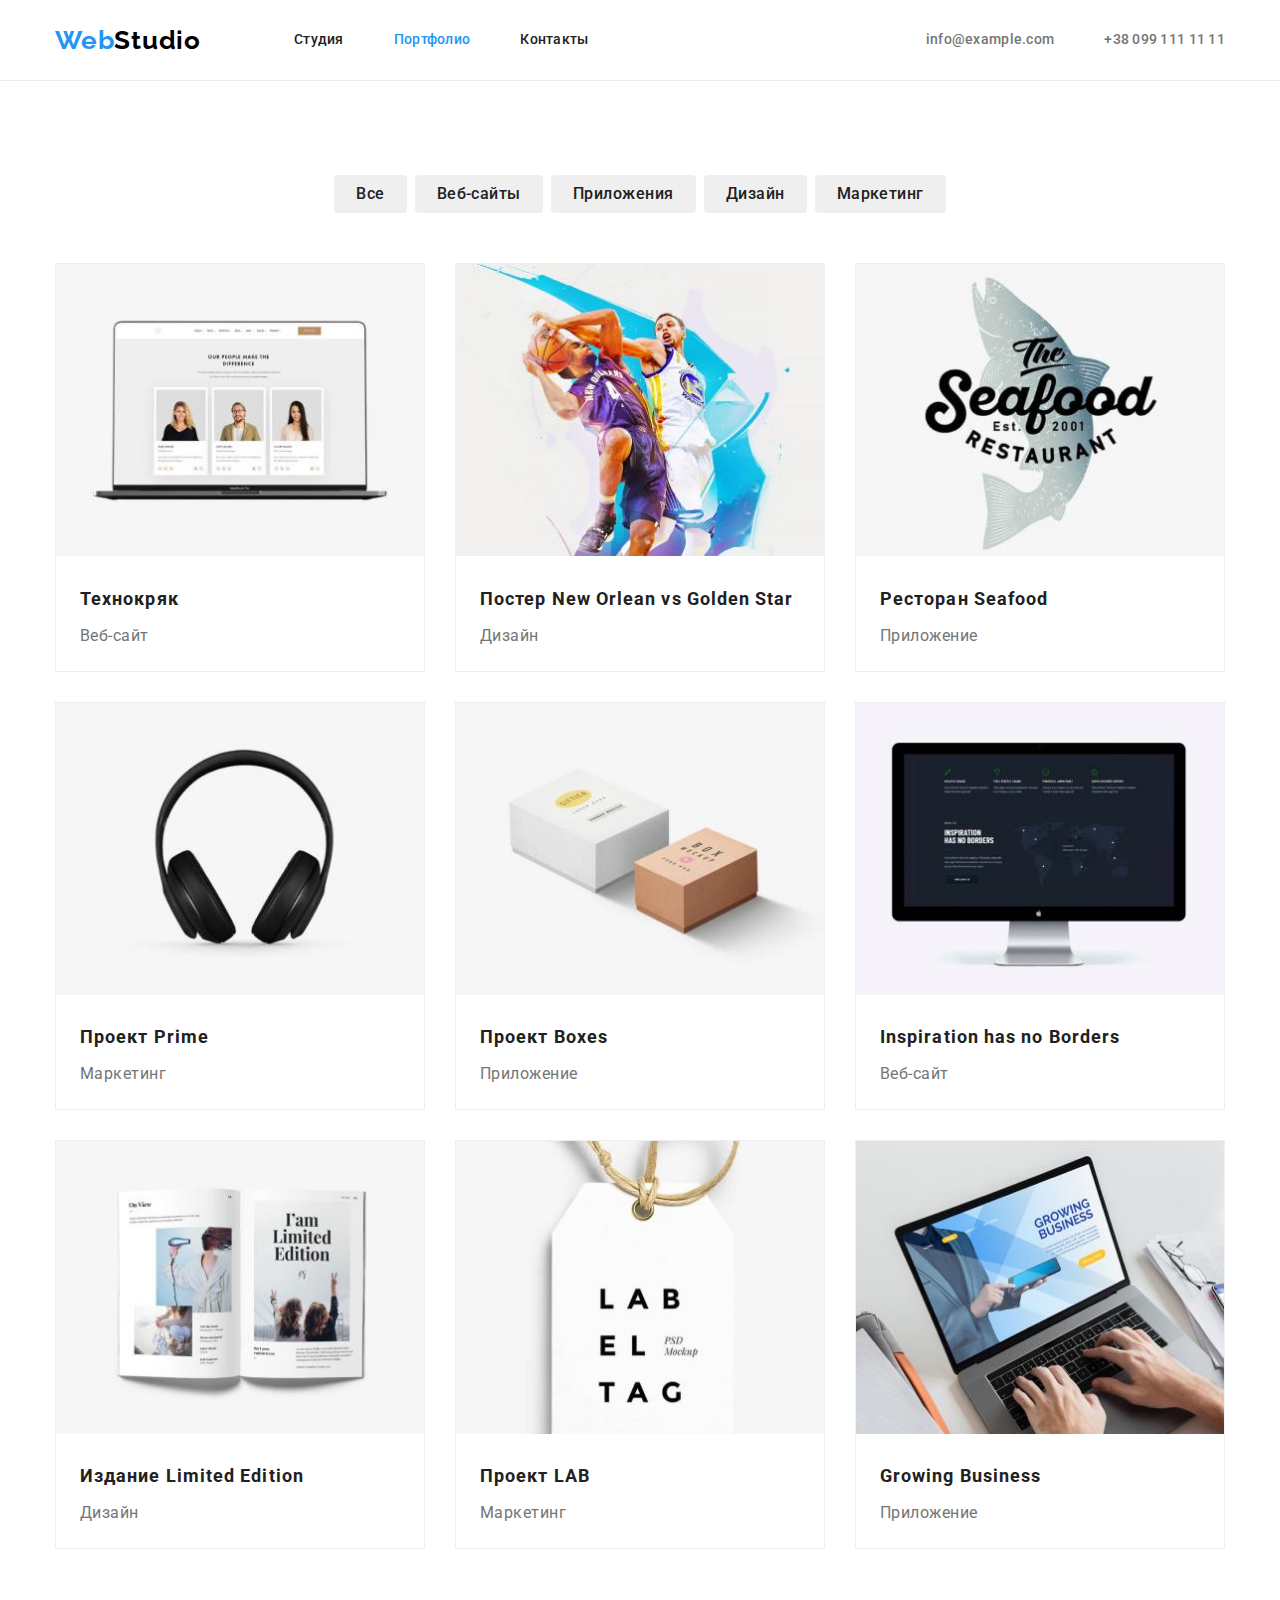
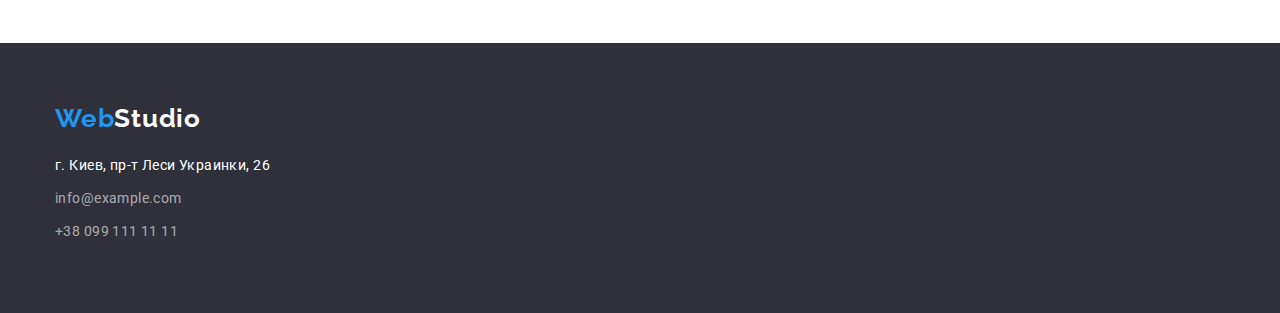
==== portfolio.html @ 6e986ce3 "начало дз 4" ====
<!DOCTYPE html>
<html lang="ru">

<head>
    <meta charset="UTF-8" />
    <meta http-equiv="X-UA-Compatible" content="IE=edge" />
    <meta name="viewport" content="width=device-width, initial-scale=1.0" />
    <title>portfolio</title>
    <link href="https://fonts.googleapis.com/css2?family=Roboto:wght@400;500;700;900&display=swap" rel="stylesheet">
    <link href="https://fonts.googleapis.com/css2?family=Raleway:wght@700&display=swap" rel="stylesheet">
    <link href="https://cdnjs.cloudflare.com/ajax/libs/modern-normalize/1.1.0/modern-normalize.min.css"
        rel="stylesheet">
    <link rel="stylesheet" href="./css/styles.css">
</head>

<body>
    <!--Шапка-->
    <header class="page-header ">
        <nav class="container portf-nav">
            <a href="./index.html" class="logo-portfolio-hed">Web<span class="span-nav">Studio</span></a>
            <ul class="portfolio-site-nav  list">
                <li class="item"><a href="./index.html" class="link ">Студия</a></li>
                <li class="item"><a href="./portfolio.html" class="link current">Портфолио</a></li>
                <li class="item"><a href="" class="link ">Контакты</a></li>
            </ul>
            <ul class="portfolio-contact-nav list">
                <li class="item">
                    <a href="info@example.com" class="link">info@example.com</a>
                </li>
                <li class="item">
                    <a href="tel:+380991111111" class="link">+38 099 111 11 11</a>
                </li>
            </ul>
        </nav>
    </header>
    <main>
        <h1 class="visually-hidden">Портфолио</h1>
        <!--портфолю-->
        <section class="portfolio-section">
            <div class="portfolio container">
                <ul class="portfolio-button list">
                    <li class="click"><button type="button" class="button-portfolio secondary">Все</button></li>
                    <li class="click"><button type="button" class="button-portfolio secondary">Веб-сайты</button></li>
                    <li class="click"><button type="button" class="button-portfolio secondary">Приложения</button></li>
                    <li class="click"><button type="button" class="button-portfolio secondary">Дизайн</button></li>
                    <li class="click"><button type="button" class="button-portfolio secondary">Маркетинг</button></li>
                </ul>
                <ul class="portfolio-list list">
                    <li class="portfolio-list-element">
                        <a href=""><img src="./images/img1.jpg" alt="ноутбук" width="370"></a>
                        <div class="portfolio-list-div">
                            <h2 class="portfolio-list-title title">Технокряк</h2>
                            <p class="portfolio-list-paragraph">Веб-сайт</p>
                        </div>
                    </li>
                    <li class="portfolio-list-element">
                        <a href=""><img src="./images/img2.jpg" alt="два баскетболиста" width="370"></a>
                        <div class="portfolio-list-div">
                            <h2 class="portfolio-list-title title">Постер New Orlean vs Golden Star</h2>
                            <p class="portfolio-list-paragraph">Дизайн</p>
                        </div>
                    </li>
                    <li class="portfolio-list-element">
                        <a href=""><img src="./images/img3.jpg" alt="надпись ресторан и логотип рыба" width="370"></a>
                        <div class="portfolio-list-div">
                            <h2 class="portfolio-list-title title">Ресторан Seafood</h2>
                            <p class="portfolio-list-paragraph">Приложение</p>
                        </div>
                    </li>
                    <li class="portfolio-list-element">
                        <a href=""><img src="./images/img4.jpg" alt="наушники" width="370"></a>
                        <div class="portfolio-list-div">
                            <h2 class="portfolio-list-title title">Проект Prime</h2>
                            <p class="portfolio-list-paragraph">Маркетинг</p>
                        </div>
                    </li>
                    <li class="portfolio-list-element">
                        <a href=""><img src="./images/img5.jpg" alt="две коробки" width="370"></a>
                        <div class="portfolio-list-div">
                            <h2 class="portfolio-list-title title">Проект Boxes</h2>
                            <p class="portfolio-list-paragraph">Приложение</p>
                        </div>
                    </li>
                    <li class="portfolio-list-element">
                        <a href=""><img src="./images/img6.jpg" alt="монитор" width="370"></a>
                        <div class="portfolio-list-div">
                            <h2 class="portfolio-list-title title">Inspiration has no Borders</h2>
                            <p class="portfolio-list-paragraph">Веб-сайт</p>
                        </div>
                    </li>
                    <li class="portfolio-list-element">
                        <a href=""><img src="./images/img7.jpg" alt="развернутый журнал" width="370"></a>
                        <div class="portfolio-list-div">
                            <h2 class="portfolio-list-title title">Издание Limited Edition</h2>
                            <p class="portfolio-list-paragraph">Дизайн</p>
                        </div>
                    </li>
                    <li class="portfolio-list-element">
                        <a href=""><img src="./images/img8.jpg" alt="лейба на нитке" width="370"></a>
                        <div class="portfolio-list-div">
                            <h2 class="portfolio-list-title title">Проект LAB</h2>
                            <p class="portfolio-list-paragraph">Маркетинг</p>
                        </div>
                    </li>
                    <li class="portfolio-list-element">
                        <a href=""><img src="./images/img9.jpg" alt="ноут с руками на клавиатуре" width="370"></a>
                        <div class="portfolio-list-div">
                            <h2 class="portfolio-list-title title">Growing Business</h2>
                            <p class="portfolio-list-paragraph">Приложение</p>
                        </div>
                    </li>
                </ul>
            </div>

        </section>
    </main>
    <!--футер-->
    <footer class="porfolio-footer">
        <div class="container ">
            <a href="./index.html" class="logo-porfolio-footer">Web<span class="span-footer">Studio</span></a>
            <address>
                <ul class="portfolio-footer-contact list">
                    <li class="portfolio-footer-li">
                        <a href="" class="address">г. Киев, пр-т Леси Украинки, 26</a>
                    </li>
                    <li class="portfolio-footer-li">
                        <a href="info@example.com" class="link">info@example.com</a>
                    </li>
                    <li class="portfolio-footer-li">
                        <a href="tel:+38-099-111-11-11" class="link">+38 099 111 11 11</a>
                    </li>
                </ul>
            </address>
        </div>
    </footer>
</body>

</html>
---- css/styles.css ----
/* цвет основного текста #212121 */
/* вторичній цвет #757575 */
/* белый  #FFFFFF */
/* акцент #2196F3 */
/* вторичный цвет фона #E5E5E5 */
:root {
  --primary-text-color: #757575;
  --title-text-color: #212121;
  --accent-color: #2196f3;
  --primary-white-color: #ffffff;
  --button-secondary-color: #f5f4fa;
  --primary-bg-color: #e5e5e5;
}
/* ----------УТИЛИТЫ--------------- */
h1,
h2,
h3,
h4,
h5,
h6 {
  margin-top: 0;
}
img {
  display: block;
  max-width: 100%;
}
.list {
  list-style: none;
  padding: 0;
  margin: 0;
}
a {
  text-decoration: none;
  display: inline-block;
}
.visually-hidden {
  position: absolute;
  width: 1px;
  height: 1px;
  margin: -1px;
  padding: 0;
  overflow: hidden;
  border: 0;
  clip: rect(0 0 0 0);
}

body {
  color: var(--primary-text-color);
  font-family: Roboto;
  font-style: normal;
}
.container {
  margin-left: auto;
  margin-right: auto;
  width: 1200px;
  padding-left: 15px;
  padding-right: 15px;
}
/*-------------HEADER--------- */

.page-header {
  background-color: var(--primary-white-color);
}

.main-nav {
  display: flex;
  align-items: center;
}
.logo-header {
  display: flex;
  color: var(--accent-color);
  font-family: Raleway;
  font-style: normal;
  font-weight: 700;
  font-size: 26px;
  line-height: 1.19;
  letter-spacing: 0.03em;
}
.span-nav {
  color: #000000;
}
/* site nav */
.site-nav {
  display: flex;
  font-weight: 500;
  font-size: 14px;
  line-height: 1.14;
  letter-spacing: 0.02em;
  margin-left: 93px;
}
.site-nav .item + .item {
  margin-left: 50px;
}
.site-nav .link {
  display: block;
  padding-top: 32px;
  padding-bottom: 32px;
  color: var(--title-text-color);
}
.site-nav .link:hover,
.site-nav .link:focus {
  color: var(--accent-color);
}
.site-nav .link.current {
  color: var(--accent-color);
}
/* contact nav */
.contact-nav {
  display: flex;
  font-weight: 500;
  font-size: 14px;
  line-height: 1.14;
  letter-spacing: 0.02em;
  margin-left: auto;
}
.contact-nav .item + .item {
  margin-left: 50px;
}
.contact-nav .link {
  color: var(--primary-text-color);
}
.contact-nav .link:hover,
.contact-nav .link:focus {
  color: var(--accent-color);
}

/*------------ HERO----------- */
.hero {
  text-align: center;
  background-color: #2f303a;
  padding-top: 200px;
  padding-bottom: 200px;
}
.hero-title {
  margin-top: 0;
  margin-bottom: 30px;
  font-weight: 900;
  font-size: 44px;
  line-height: 1.36;
  letter-spacing: 0.06em;
  text-transform: uppercase;
  color: #ffffff;
}
/* button */
.button {
  padding: 10px 32px;
  color: var(--title-text-color);
  background-color: var(--primary-white-color);
  font-weight: 700;
  font-size: 16px;
  line-height: 1.87;
  letter-spacing: 0.06em;
  border: transparent;
  border: 1px solid #000000;
  text-shadow: 0px 4px 4px rgba(170, 99, 99, 0.25);
  border-radius: 4px;
}
.button.primary {
  color: var(--primary-white-color);
  background-color: var(--accent-color);
}
.button.primary:hover {
  background-color: var(--button-secondary-color);
  color: var(--accent-color);
}
/* ---------------SKROLL SECTIONS----------- */

/* skrol list */
.section.skr {
  padding-top: 94px;
  padding-bottom: 94px;
}

.skroll-list {
  display: flex;
}

.skroll-list-element {
  width: 270px;
  margin-right: 30px;
}
.skroll-list-element:nth-child(4) {
  margin-right: 0;
}

.skroll-list-title {
  color: var(--title-text-color);
  font-weight: 700;
  font-size: 14px;
  line-height: 1.14;
  letter-spacing: 0.03em;
  text-transform: uppercase;
  margin-bottom: 10px;
}
.skroll-list-paragraph {
  margin: 0;
  padding: 0;
  color: var(--primary-text-color);
  font-weight: 400;
  font-size: 14px;
  line-height: 1.71;
  letter-spacing: 0.03em;
}
/* -------ЧЕМ МЫ ЗАНИМАЕМСЯ-------- */
/* section title */
.section.work {
  padding-bottom: 94px;
}
.section-title {
  color: var(--title-text-color);

  font-weight: 700;
  font-size: 36px;
  line-height: 1.16;
  text-align: center;
  letter-spacing: 0.03em;
  margin-bottom: 50px;
}
.section-title-list {
  display: flex;
}
.section-title-element {
  margin-right: 30px;
}
.section-title-element:nth-child(3n) {
  margin-right: 0;
}
/* ---------COMMAND SECTION---------- */
.command-section {
  background-color: #f5f4fa;
  padding-top: 94px;
  padding-bottom: 94px;
}
.command-title {
  color: var(--title-text-color);

  font-weight: 700;
  font-size: 36px;
  line-height: 1.16;
  text-align: center;
  letter-spacing: 0.03em;
  margin-bottom: 50px;
}
.command-list {
  display: flex;
}
.command-list-container {
  padding-top: 30px;
  padding-bottom: 30px;
}
.command-list-title {
  color: var(--title-text-color);

  font-weight: 500;
  font-size: 16px;
  line-height: 1.18;
  letter-spacing: 0.03em;
  text-align: center;
  margin-bottom: 10px;
}
.command-list-paragraph {
  color: var(--primary-text-color);
  font-weight: 400;
  font-size: 16px;
  line-height: 1.18;
  text-align: center;
  letter-spacing: 0.03em;
  margin: 0;
}
.command-list-element {
  display: block;
  margin-right: 30px;
  background-color: #ffffff;
  box-shadow: 0px 1px 3px rgba(0, 0, 0, 0.12), 0px 1px 1px rgba(0, 0, 0, 0.14),
    0px 2px 1px rgba(0, 0, 0, 0.2);
  border-radius: 0px 0px 4px 4px;
  overflow: hidden;
}
.command-list-element:nth-child(4n) {
  margin-right: 0;
}
/* --------ФУТЕР---------- */

.footer {
  background-color: #2f303a;
  padding-top: 60px;
  padding-bottom: 60px;
}
.logo-footer {
  color: var(--accent-color);
  font-family: Raleway;
  font-style: normal;
  font-weight: 700;
  font-size: 26px;
  line-height: 1.19;
  letter-spacing: 0.03em;
  margin-bottom: 20px;
}
.span-footer {
  color: #ffffff;
}
.footer-li {
  margin-bottom: 9px;
}
.footer-contact {
  font-family: Roboto;
  font-style: normal;
  font-weight: 400;
  font-size: 14px;
  line-height: 1.71;
  letter-spacing: 0.03em;
}
.footer-contact .address {
  color: var(--primary-white-color);
}
.footer-contact .address:hover,
.footer-contact .address:focus {
  color: var(--accent-color);
}
.footer-contact .link {
  color: rgba(255, 255, 255, 0.6);
}
.footer-contact .link:hover,
.footer-contact .link:focus {
  color: var(--accent-color);
}

/* ------------PORTFOLIO------------------- */
.page-header {
  border-bottom: 1px solid #ececec;
}
.portf-nav {
  display: flex;
  align-items: center;
}
.portfolio-site-nav .item + .item {
  margin-left: 50px;
}
.logo-portfolio-hed {
  display: flex;
  color: var(--accent-color);
  font-family: Raleway;
  font-style: normal;
  font-weight: 700;
  font-size: 26px;
  line-height: 1.19;
  letter-spacing: 0.03em;
}
/* portfolio site nav  */
.portfolio-site-nav {
  display: flex;
  font-weight: 500;
  font-size: 14px;
  line-height: 1.14;
  letter-spacing: 0.02em;
  margin-left: 93px;
}
.portfolio-site-nav .link {
  display: block;
  padding-top: 32px;
  padding-bottom: 32px;
  color: var(--title-text-color);
}
.portfolio-site-nav .link:hover,
.portfolio-site-nav .link:focus {
  color: var(--accent-color);
}
.portfolio-site-nav .link.current {
  color: var(--accent-color);
}
/* contact nav */
.portfolio-contact-nav {
  display: flex;
  font-weight: 500;
  font-size: 14px;
  line-height: 1.14;
  letter-spacing: 0.02em;
  margin-left: auto;
}
.portfolio-contact-nav .item + .item {
  margin-left: 50px;
}
.portfolio-contact-nav .link {
  display: block;
  padding-top: 32px;
  padding-bottom: 32px;
  color: var(--primary-text-color);
}
.portfolio-contact-nav .link:hover,
.portfolio-contact-nav .link:focus {
  color: var(--accent-color);
}
/* portfolio button */
.button-portfolio {
  color: var(--title-text-color);
  padding: 6px 22px;

  font-weight: 500;
  font-size: 16px;
  line-height: 1.62;
  text-align: center;
  letter-spacing: 0.03em;
  border: transparent;
  border-radius: 4px;
}
.button-portfolio .secondary {
  color: var(--title-text-color);
  background-color: var(--button-secondary-color);
}

.portfolio-button .button-portfolio.secondary:hover {
  background-color: var(--accent-color);
  color: var(--button-secondary-color);
}

/* portfolio list */
.portfolio-section {
  padding-top: 94px;
  padding-bottom: 94px;
}

.portfolio-button {
  display: flex;
  justify-content: center;

  margin-bottom: 50px;
}
.click {
  margin-right: 8px;
}
.click:nth-child(5n) {
  margin-right: 0;
}
.portfolio-list {
  display: flex;
  flex-wrap: wrap;
  background-color: var(--primary-white-color);
}
.portfolio-list-element {
  width: 370px;
  margin-right: 30px;
  margin-bottom: 30px;
  background-color: #ffffff;
  border: 1px solid #eeeeee;
  box-sizing: border-box;
}
.portfolio-list-element:nth-child(3n) {
  margin-right: 0;
}
.portfolio-list-element:nth-last-child(-n + 3) {
  margin-bottom: 0;
}
/* -----------АЛЬТЕРНАТИВНЫЙ ВАРИАНТ-------------- */
/* .portfolio-list-element {
  width: calc((100 - 60px) / 3);
  margin-right: 30px;
  margin-bottom: 30px;
}
.portfolio-list-element:nth-child(3n) {
  margin-right: 0;
}
.portfolio-list-element:nth-last-child(-n + 3) {
  margin-bottom: 0;
} */
.portfolio-list .title {
  color: var(--title-text-color);
}
.portfolio-list-div {
  padding: 20px 24px 20px 24px;
}
.portfolio-list-title {
  font-family: Roboto;
  font-style: normal;
  font-weight: 700;
  font-size: 18px;
  line-height: 2;
  letter-spacing: 0.06em;
  color: #212121;
  margin-bottom: 4px;
}
.portfolio-list-paragraph {
  font-weight: 400;
  font-size: 16px;
  line-height: 1.87;
  letter-spacing: 0.03em;
  margin: 0;
}
/* portfolio footer */
.porfolio-footer {
  background-color: #2f303a;
  padding-top: 60px;
  padding-bottom: 60px;
}

.logo-porfolio-footer {
  color: var(--accent-color);
  font-family: Raleway;
  font-style: normal;
  font-weight: 700;
  font-size: 26px;
  line-height: 1.19;
  letter-spacing: 0.03em;
  margin-bottom: 20px;
}
.portfolio-footer-li {
  margin-bottom: 9px;
}
.portfolio-footer-contact {
  font-family: Roboto;
  font-style: normal;
  font-weight: 400;
  font-size: 14px;
  line-height: 1.71;
  letter-spacing: 0.03em;
}
.portfolio-footer-contact .address {
  color: var(--primary-white-color);
}
.portfolio-footer-contact .address:hover,
.portfolio-footer-contact .address:focus {
  color: var(--accent-color);
}
.portfolio-footer-contact .link {
  color: rgba(255, 255, 255, 0.6);
}
.portfolio-footer-contact .link:hover,
.portfolio-footer-contact .link:focus {
  color: var(--accent-color);
}
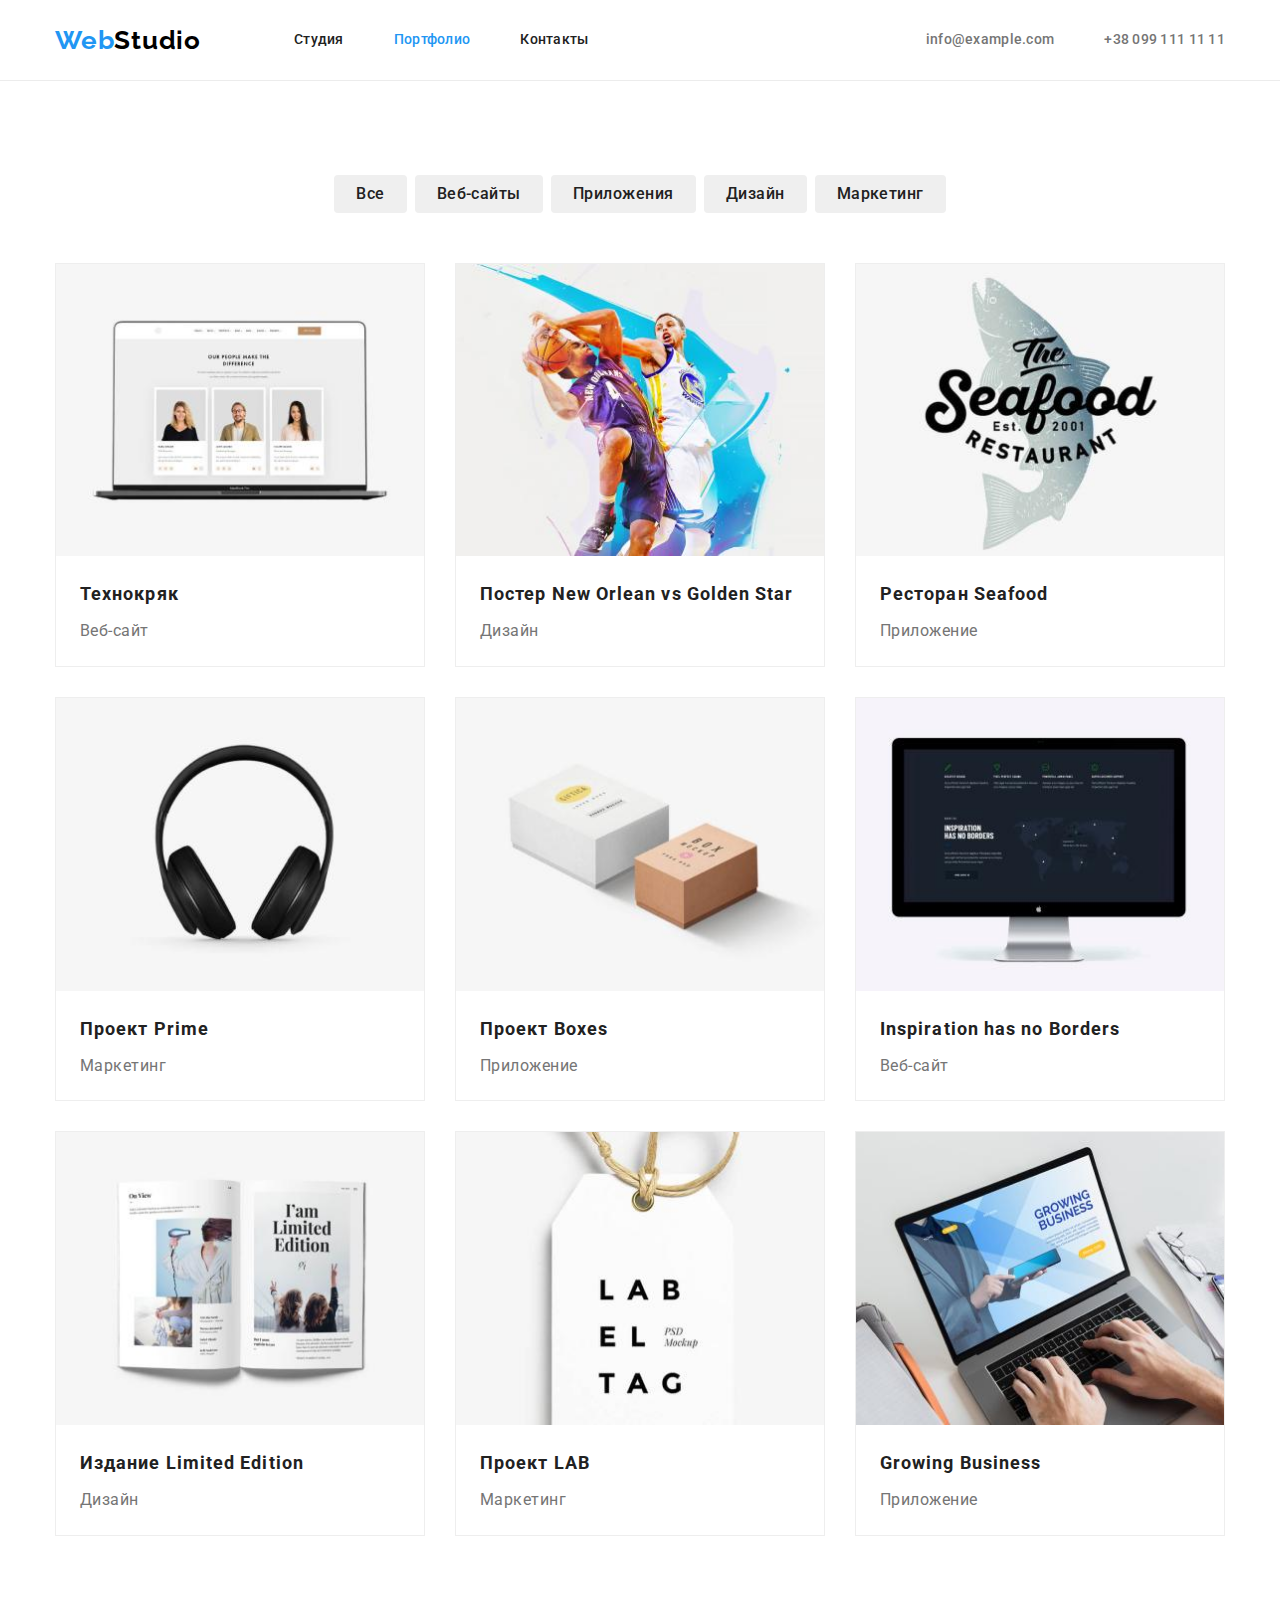
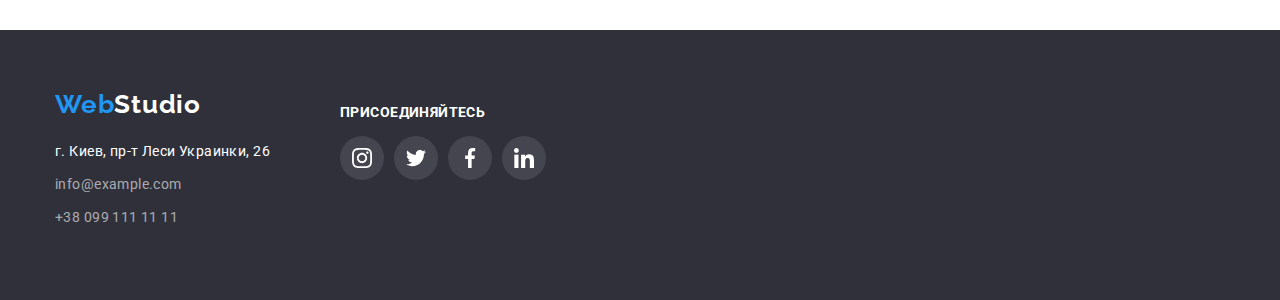
==== commit fba9614b: "почти готово" ====
--- a/portfolio.html
+++ b/portfolio.html
@@ -47,67 +47,76 @@
                 </ul>
                 <ul class="portfolio-list list">
                     <li class="portfolio-list-element">
-                        <a href=""><img src="./images/img1.jpg" alt="ноутбук" width="370"></a>
-                        <div class="portfolio-list-div">
-                            <h2 class="portfolio-list-title title">Технокряк</h2>
-                            <p class="portfolio-list-paragraph">Веб-сайт</p>
-                        </div>
+                        <a href=""><img src="./images/img1.jpg" alt="ноутбук" width="370">
+                            <div class="portfolio-list-div">
+                                <h2 class="portfolio-list-title title">Технокряк</h2>
+                                <p class="portfolio-list-paragraph">Веб-сайт</p>
+                            </div>
+                        </a>
                     </li>
                     <li class="portfolio-list-element">
-                        <a href=""><img src="./images/img2.jpg" alt="два баскетболиста" width="370"></a>
-                        <div class="portfolio-list-div">
-                            <h2 class="portfolio-list-title title">Постер New Orlean vs Golden Star</h2>
-                            <p class="portfolio-list-paragraph">Дизайн</p>
-                        </div>
+                        <a href=""><img src="./images/img2.jpg" alt="два баскетболиста" width="370">
+                            <div class="portfolio-list-div">
+                                <h2 class="portfolio-list-title title">Постер New Orlean vs Golden Star</h2>
+                                <p class="portfolio-list-paragraph">Дизайн</p>
+                            </div>
+                        </a>
                     </li>
                     <li class="portfolio-list-element">
-                        <a href=""><img src="./images/img3.jpg" alt="надпись ресторан и логотип рыба" width="370"></a>
-                        <div class="portfolio-list-div">
-                            <h2 class="portfolio-list-title title">Ресторан Seafood</h2>
-                            <p class="portfolio-list-paragraph">Приложение</p>
-                        </div>
+                        <a href=""><img src="./images/img3.jpg" alt="надпись ресторан и логотип рыба" width="370">
+                            <div class="portfolio-list-div">
+                                <h2 class="portfolio-list-title title">Ресторан Seafood</h2>
+                                <p class="portfolio-list-paragraph">Приложение</p>
+                            </div>
+                        </a>
                     </li>
                     <li class="portfolio-list-element">
-                        <a href=""><img src="./images/img4.jpg" alt="наушники" width="370"></a>
-                        <div class="portfolio-list-div">
-                            <h2 class="portfolio-list-title title">Проект Prime</h2>
-                            <p class="portfolio-list-paragraph">Маркетинг</p>
-                        </div>
+                        <a href=""><img src="./images/img4.jpg" alt="наушники" width="370">
+                            <div class="portfolio-list-div">
+                                <h2 class="portfolio-list-title title">Проект Prime</h2>
+                                <p class="portfolio-list-paragraph">Маркетинг</p>
+                            </div>
+                        </a>
                     </li>
                     <li class="portfolio-list-element">
-                        <a href=""><img src="./images/img5.jpg" alt="две коробки" width="370"></a>
-                        <div class="portfolio-list-div">
-                            <h2 class="portfolio-list-title title">Проект Boxes</h2>
-                            <p class="portfolio-list-paragraph">Приложение</p>
-                        </div>
+                        <a href=""><img src="./images/img5.jpg" alt="две коробки" width="370">
+                            <div class="portfolio-list-div">
+                                <h2 class="portfolio-list-title title">Проект Boxes</h2>
+                                <p class="portfolio-list-paragraph">Приложение</p>
+                            </div>
+                        </a>
                     </li>
                     <li class="portfolio-list-element">
-                        <a href=""><img src="./images/img6.jpg" alt="монитор" width="370"></a>
-                        <div class="portfolio-list-div">
-                            <h2 class="portfolio-list-title title">Inspiration has no Borders</h2>
-                            <p class="portfolio-list-paragraph">Веб-сайт</p>
-                        </div>
+                        <a href=""><img src="./images/img6.jpg" alt="монитор" width="370">
+                            <div class="portfolio-list-div">
+                                <h2 class="portfolio-list-title title">Inspiration has no Borders</h2>
+                                <p class="portfolio-list-paragraph">Веб-сайт</p>
+                            </div>
+                        </a>
                     </li>
                     <li class="portfolio-list-element">
-                        <a href=""><img src="./images/img7.jpg" alt="развернутый журнал" width="370"></a>
-                        <div class="portfolio-list-div">
-                            <h2 class="portfolio-list-title title">Издание Limited Edition</h2>
-                            <p class="portfolio-list-paragraph">Дизайн</p>
-                        </div>
+                        <a href=""><img src="./images/img7.jpg" alt="развернутый журнал" width="370">
+                            <div class="portfolio-list-div">
+                                <h2 class="portfolio-list-title title">Издание Limited Edition</h2>
+                                <p class="portfolio-list-paragraph">Дизайн</p>
+                            </div>
+                        </a>
                     </li>
                     <li class="portfolio-list-element">
-                        <a href=""><img src="./images/img8.jpg" alt="лейба на нитке" width="370"></a>
-                        <div class="portfolio-list-div">
-                            <h2 class="portfolio-list-title title">Проект LAB</h2>
-                            <p class="portfolio-list-paragraph">Маркетинг</p>
-                        </div>
+                        <a href=""><img src="./images/img8.jpg" alt="лейба на нитке" width="370">
+                            <div class="portfolio-list-div">
+                                <h2 class="portfolio-list-title title">Проект LAB</h2>
+                                <p class="portfolio-list-paragraph">Маркетинг</p>
+                            </div>
+                        </a>
                     </li>
                     <li class="portfolio-list-element">
-                        <a href=""><img src="./images/img9.jpg" alt="ноут с руками на клавиатуре" width="370"></a>
-                        <div class="portfolio-list-div">
-                            <h2 class="portfolio-list-title title">Growing Business</h2>
-                            <p class="portfolio-list-paragraph">Приложение</p>
-                        </div>
+                        <a href=""><img src="./images/img9.jpg" alt="ноут с руками на клавиатуре" width="370">
+                            <div class="portfolio-list-div">
+                                <h2 class="portfolio-list-title title">Growing Business</h2>
+                                <p class="portfolio-list-paragraph">Приложение</p>
+                            </div>
+                        </a>
                     </li>
                 </ul>
             </div>
@@ -116,21 +125,44 @@
     </main>
     <!--футер-->
     <footer class="porfolio-footer">
-        <div class="container ">
-            <a href="./index.html" class="logo-porfolio-footer">Web<span class="span-footer">Studio</span></a>
-            <address>
-                <ul class="portfolio-footer-contact list">
-                    <li class="portfolio-footer-li">
-                        <a href="" class="address">г. Киев, пр-т Леси Украинки, 26</a>
-                    </li>
-                    <li class="portfolio-footer-li">
-                        <a href="info@example.com" class="link">info@example.com</a>
-                    </li>
-                    <li class="portfolio-footer-li">
-                        <a href="tel:+38-099-111-11-11" class="link">+38 099 111 11 11</a>
-                    </li>
+        <div class="container portfolio-footer-div ">
+            <div class="portfolio-footer-address">
+                <a href="./index.html" class="logo-porfolio-footer">Web<span class="span-footer">Studio</span></a>
+                <address>
+                    <ul class="portfolio-footer-contact list">
+                        <li class="portfolio-footer-li">
+                            <a href="" class="address">г. Киев, пр-т Леси Украинки, 26</a>
+                        </li>
+                        <li class="portfolio-footer-li">
+                            <a href="info@example.com" class="link">info@example.com</a>
+                        </li>
+                        <li class="portfolio-footer-li">
+                            <a href="tel:+38-099-111-11-11" class="link">+38 099 111 11 11</a>
+                        </li>
+                    </ul>
+                </address>
+            </div>
+            <div class="portfolio-footer-social">
+                <h2 class="portfolio-footer-title">присоединяйтесь</h2>
+                <ul class="portfolio-social-list footer-social-list list">
+                    <li class="portfolio-social-item"><a href="" class="portfolio-social-link link"><svg
+                                class="portfolio-social-icon">
+                                <use href="./images/symbol-defs.svg#icon-instagram"></use>
+                            </svg></a></li>
+                    <li class="portfolio-social-item"><a href="" class="portfolio-social-link link"><svg
+                                class="portfolio-social-icon">
+                                <use href="./images/symbol-defs.svg#icon-twitter"></use>
+                            </svg></a></li>
+                    <li class="portfolio-social-item"><a href="" class="portfolio-social-link link"><svg
+                                class="portfolio-social-icon">
+                                <use href="./images/symbol-defs.svg#icon-facebook"></use>
+                            </svg></a></li>
+                    <li class="portfolio-social-item"><a href="" class="portfolio-social-link link"><svg
+                                class="portfolio-social-icon">
+                                <use href="./images/symbol-defs.svg#icon-linkedin"></use>
+                            </svg></a></li>
                 </ul>
-            </address>
+            </div>
         </div>
     </footer>
 </body>
--- a/css/styles.css
+++ b/css/styles.css
@@ -91,6 +91,7 @@
 .site-nav .item + .item {
   margin-left: 50px;
 }
+
 .site-nav .link {
   display: block;
   padding-top: 32px;
@@ -117,6 +118,9 @@
   margin-left: 50px;
 }
 .contact-nav .link {
+  display: block;
+  padding-top: 32px;
+  padding-bottom: 32px;
   color: var(--primary-text-color);
 }
 .contact-nav .link:hover,
@@ -127,9 +131,21 @@
 /*------------ HERO----------- */
 .hero {
   text-align: center;
-  background-color: #2f303a;
+  border-color: #2f303a;
   padding-top: 200px;
   padding-bottom: 200px;
+}
+.overlay {
+  outline: 1px solid black;
+  max-width: 1600px;
+  height: 600px;
+  margin-left: auto;
+  margin-right: auto;
+  background-image: linear-gradient(to right, rgba(47, 48, 58, 0.4), rgba(47, 48, 58, 0.4)),
+    url(../images/img-fon.jpg);
+  background-size: cover;
+  background-position: center;
+  background-repeat: no-repeat;
 }
 .hero-title {
   margin-top: 0;
@@ -182,6 +198,28 @@
 .skroll-list-element:nth-child(4) {
   margin-right: 0;
 }
+.icon-antena::before {
+  background-image: url(../images/antenna.png);
+}
+.icon-clock::before {
+  background-image: url(../images/clock.png);
+}
+.icon-diagram::before {
+  background-image: url(../images/diagram.png);
+}
+.icon-astronaut::before {
+  background-image: url(../images/astronaut.png);
+}
+.skroll-list-element::before {
+  display: block;
+  content: '';
+  height: 120px;
+  margin-bottom: 30px;
+  background-size: 70px;
+  background-repeat: no-repeat;
+  background-position: center;
+  background-color: #f5f4fa;
+}
 
 .skroll-list-title {
   color: var(--title-text-color);
@@ -265,7 +303,7 @@
   line-height: 1.18;
   text-align: center;
   letter-spacing: 0.03em;
-  margin: 0;
+  margin-bottom: 30px;
 }
 .command-list-element {
   display: block;
@@ -279,12 +317,106 @@
 .command-list-element:nth-child(4n) {
   margin-right: 0;
 }
+.social-item {
+  width: 44px;
+  height: 44px;
+  margin-right: 10px;
+}
+.social-item:nth-child(4n) {
+  margin-right: 0;
+}
+.social-link {
+  width: 100%;
+  height: 100%;
+  border-radius: 50%;
+  display: flex;
+  align-items: center;
+  justify-content: center;
+  background-color: var(--primary-white-color);
+}
+.social-link:hover,
+.social-link:focus {
+  background-color: var(--accent-color);
+}
+.social-link:hover .social-icon,
+.social-link:focus .social-icon {
+  fill: var(--primary-white-color);
+}
+
+.social-list {
+  display: flex;
+  justify-content: center;
+}
+.social-icon {
+  width: 20px;
+  height: 20px;
+  fill: #afb1b8;
+}
+
+/* -------------CLIENT SECTION------------ */
+.client-section {
+  padding-top: 94px;
+  padding-bottom: 94px;
+}
+.klient-title {
+  color: var(--title-text-color);
+  font-weight: 700;
+  font-size: 36px;
+  line-height: 1.16;
+  text-align: center;
+  letter-spacing: 0.03em;
+  margin-bottom: 50px;
+}
+.client-list {
+  display: flex;
+  justify-content: space-between;
+}
+.client-list-element {
+  display: block;
+  width: 170px;
+  height: 92px;
+  margin-right: 30px;
+}
+.client-list-element:nth-child(6n) {
+  margin-right: 0;
+}
+
+.client-link {
+  width: 100%;
+  height: 100%;
+  display: flex;
+  align-items: center;
+  justify-content: center;
+  background-color: var(--primary-white-color);
+  border: 1px solid #afb1b8;
+  border-radius: 4px;
+}
+
+.client-icon {
+  width: 100%;
+  height: 100%;
+  fill: #afb1b8;
+}
+.client-link:hover .client-icon,
+.client-link:focus .client-icon {
+  fill: var(--accent-color);
+}
+
 /* --------ФУТЕР---------- */
 
 .footer {
   background-color: #2f303a;
-  padding-top: 60px;
-  padding-bottom: 60px;
+}
+.futter-div {
+  display: flex;
+}
+.futter-div-address {
+  padding-top: 59px;
+  padding-bottom: 61px;
+}
+.futter-div-social {
+  padding-top: 71px;
+  padding-bottom: 101px;
 }
 .logo-footer {
   color: var(--accent-color);
@@ -309,6 +441,7 @@
   font-size: 14px;
   line-height: 1.71;
   letter-spacing: 0.03em;
+  margin-right: 70px;
 }
 .footer-contact .address {
   color: var(--primary-white-color);
@@ -323,6 +456,52 @@
 .footer-contact .link:hover,
 .footer-contact .link:focus {
   color: var(--accent-color);
+}
+.footer-title {
+  display: flex;
+  font-family: Roboto;
+  font-style: normal;
+  font-weight: 700;
+  font-size: 14px;
+  line-height: 1.71;
+  letter-spacing: 0.03em;
+  text-transform: uppercase;
+  color: var(--primary-white-color);
+}
+
+.footer-social-item {
+  width: 44px;
+  height: 44px;
+  margin-right: 10px;
+}
+.footer-social-item :nth-child(4n) {
+  margin-right: 0;
+}
+.footer-social-link {
+  width: 100%;
+  height: 100%;
+  border-radius: 50%;
+  display: flex;
+  align-items: center;
+  justify-content: center;
+  background-color: rgba(255, 255, 255, 0.1);
+}
+.footer-social-list {
+  display: flex;
+  justify-content: center;
+}
+.footer-social-icon {
+  width: 20px;
+  height: 20px;
+  fill: var(--primary-white-color);
+}
+.footer-social-link:hover,
+.footer-social-link:focus {
+  background-color: var(--accent-color);
+}
+.footer-social-link:hover .footer-social-icon,
+.footer-social-link:focus .footer-social-icon {
+  fill: var(--primary-white-color);
 }
 
 /* ------------PORTFOLIO------------------- */
@@ -431,6 +610,7 @@
 .click:nth-child(5n) {
   margin-right: 0;
 }
+
 .portfolio-list {
   display: flex;
   flex-wrap: wrap;
@@ -444,6 +624,22 @@
   border: 1px solid #eeeeee;
   box-sizing: border-box;
 }
+.portfolio-list-paragraph {
+  font-family: Roboto;
+  font-style: normal;
+  font-weight: normal;
+  font-size: 16px;
+  line-height: 1.87;
+  letter-spacing: 0.03em;
+  color: var(--primary-text-color);
+}
+.portfolio-list-element:hover {
+  background: var(--primary-white-color);
+  border: 1px solid #eeeeee;
+  box-sizing: border-box;
+  box-shadow: 0px 1px 1px rgba(0, 0, 0, 0.12), 0px 4px 4px rgba(0, 0, 0, 0.06),
+    1px 4px 6px rgba(0, 0, 0, 0.16);
+}
 .portfolio-list-element:nth-child(3n) {
   margin-right: 0;
 }
@@ -488,8 +684,28 @@
 /* portfolio footer */
 .porfolio-footer {
   background-color: #2f303a;
-  padding-top: 60px;
-  padding-bottom: 60px;
+}
+.portfolio-footer-div {
+  display: flex;
+}
+.portfolio-footer-address {
+  padding-top: 59px;
+  padding-bottom: 61px;
+}
+.portfolio-footer-social {
+  padding-top: 71px;
+  padding-bottom: 101px;
+}
+.portfolio-footer-title {
+  display: flex;
+  font-family: Roboto;
+  font-style: normal;
+  font-weight: 700;
+  font-size: 14px;
+  line-height: 1.71;
+  letter-spacing: 0.03em;
+  text-transform: uppercase;
+  color: var(--primary-white-color);
 }
 
 .logo-porfolio-footer {
@@ -512,6 +728,7 @@
   font-size: 14px;
   line-height: 1.71;
   letter-spacing: 0.03em;
+  margin-right: 70px;
 }
 .portfolio-footer-contact .address {
   color: var(--primary-white-color);
@@ -527,3 +744,38 @@
 .portfolio-footer-contact .link:focus {
   color: var(--accent-color);
 }
+
+.portfolio-social-item {
+  width: 44px;
+  height: 44px;
+  margin-right: 10px;
+}
+.portfolio-social-item:nth-child(4n) {
+  margin-right: 0;
+}
+.portfolio-social-link {
+  width: 100%;
+  height: 100%;
+  border-radius: 50%;
+  display: flex;
+  align-items: center;
+  justify-content: center;
+  background-color: rgba(255, 255, 255, 0.1);
+}
+.footer-social-list {
+  display: flex;
+  justify-content: center;
+}
+.portfolio-social-icon {
+  width: 20px;
+  height: 20px;
+  fill: var(--primary-white-color);
+}
+.portfolio-social-link:hover,
+.portfolio-social-link:focus {
+  background-color: var(--accent-color);
+}
+.portfolio-social-link:hover .portfolio-social-icon,
+.portfolio-social-link:focus .portfolio-social-icon {
+  fill: var(--primary-white-color);
+}
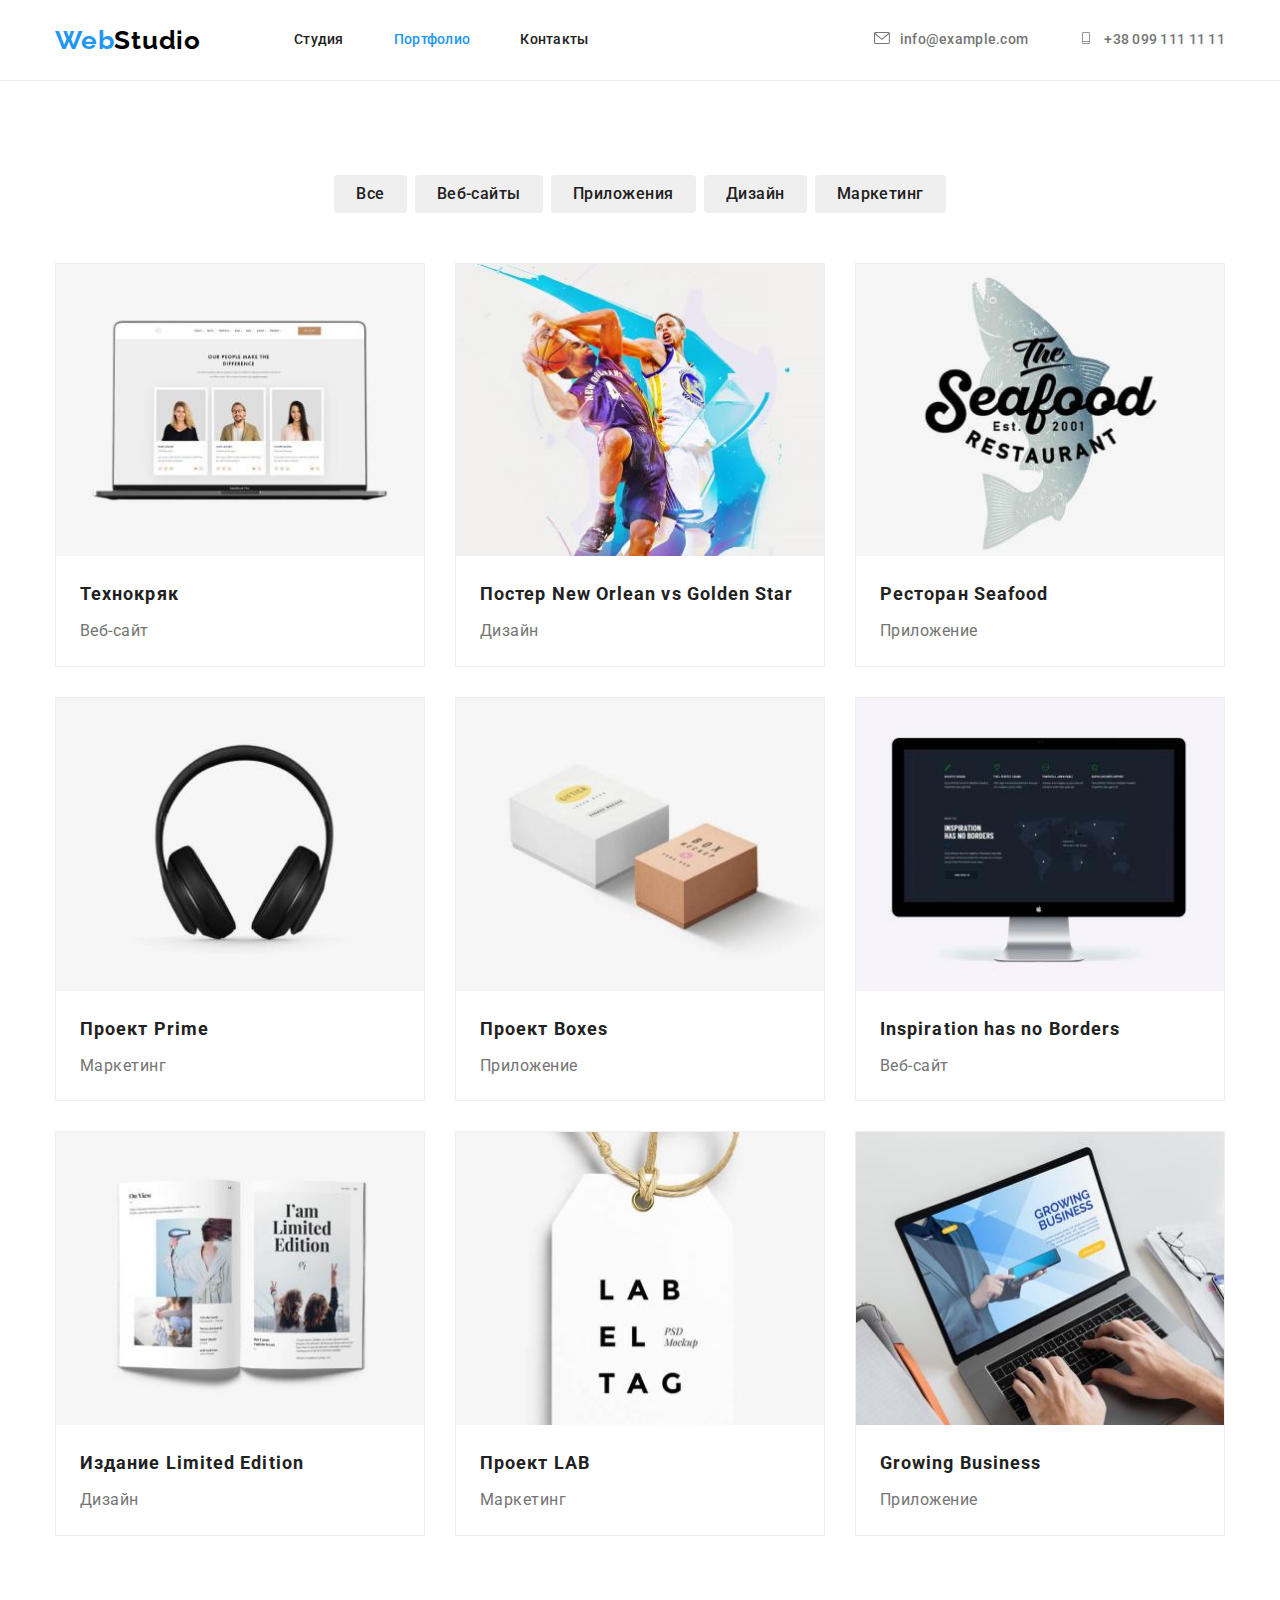
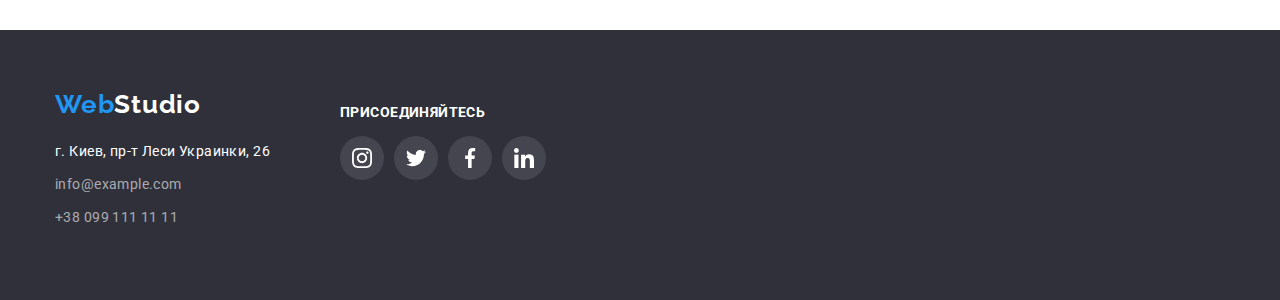
==== commit 3164c878: "Домашка" ====
--- a/portfolio.html
+++ b/portfolio.html
@@ -25,10 +25,14 @@
             </ul>
             <ul class="portfolio-contact-nav list">
                 <li class="item">
-                    <a href="info@example.com" class="link">info@example.com</a>
+                    <a href="info@example.com" class="link"> <svg class="contact-icon">
+                            <use href="./images/symbol-defs.svg#icon-envelope"></use>
+                        </svg>info@example.com</a>
                 </li>
                 <li class="item">
-                    <a href="tel:+380991111111" class="link">+38 099 111 11 11</a>
+                    <a href="tel:+380991111111" class="link"><svg class="contact-icon">
+                            <use href="./images/symbol-defs.svg#icon-Vector"></use>
+                        </svg>+38 099 111 11 11</a>
                 </li>
             </ul>
         </nav>
--- a/css/styles.css
+++ b/css/styles.css
@@ -57,6 +57,18 @@
   padding-right: 15px;
 }
 /*-------------HEADER--------- */
+.contact-icon {
+  width: 16px;
+  height: 12px;
+  fill: #757575;
+  margin-right: 10px;
+  align-items: center;
+  justify-content: center;
+}
+.contact-icon:hover,
+.contact-icon:focus {
+  fill: var(--accent-color);
+}
 
 .page-header {
   background-color: var(--primary-white-color);
@@ -590,6 +602,9 @@
 .portfolio-button .button-portfolio.secondary:hover {
   background-color: var(--accent-color);
   color: var(--button-secondary-color);
+  box-shadow: 0px 3px 1px rgba(0, 0, 0, 0.1), 0px 1px 2px rgba(0, 0, 0, 0.08),
+    0px 2px 2px rgba(0, 0, 0, 0.12);
+  border-radius: 4px;
 }
 
 /* portfolio list */
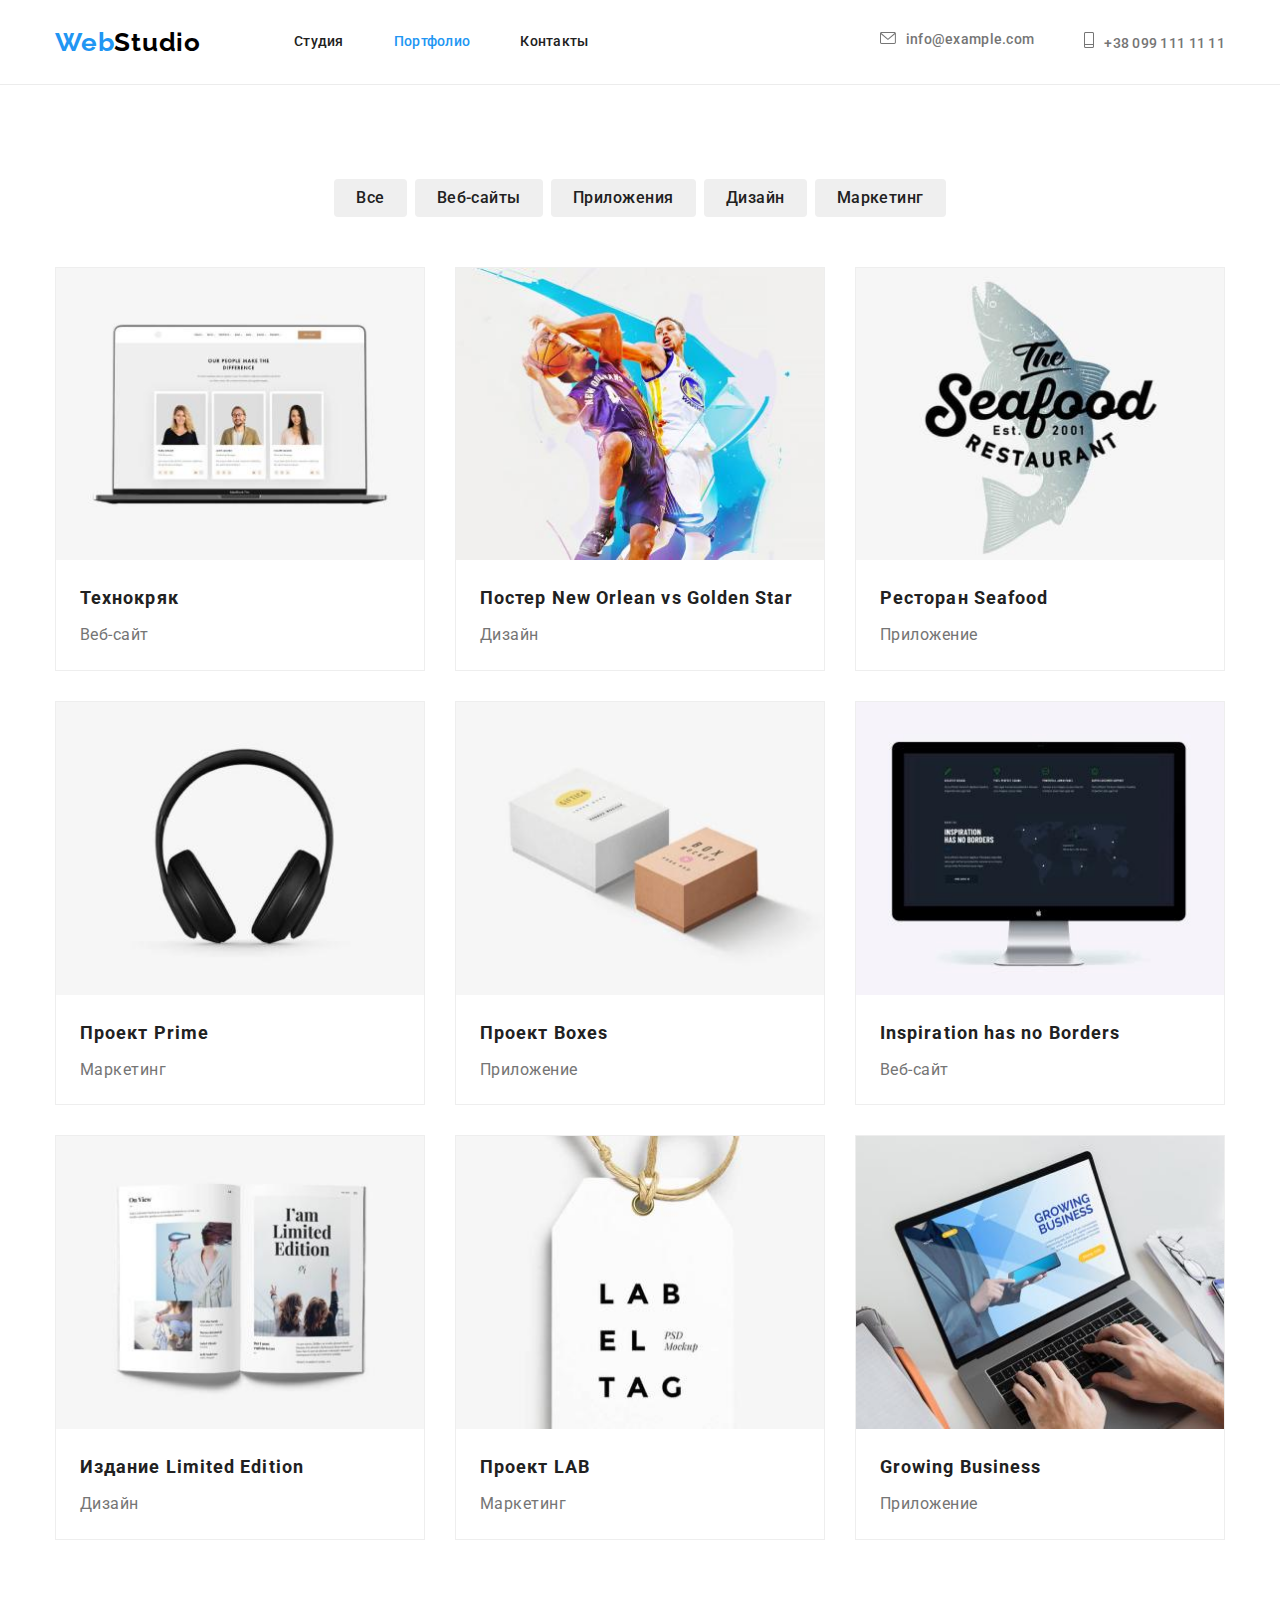
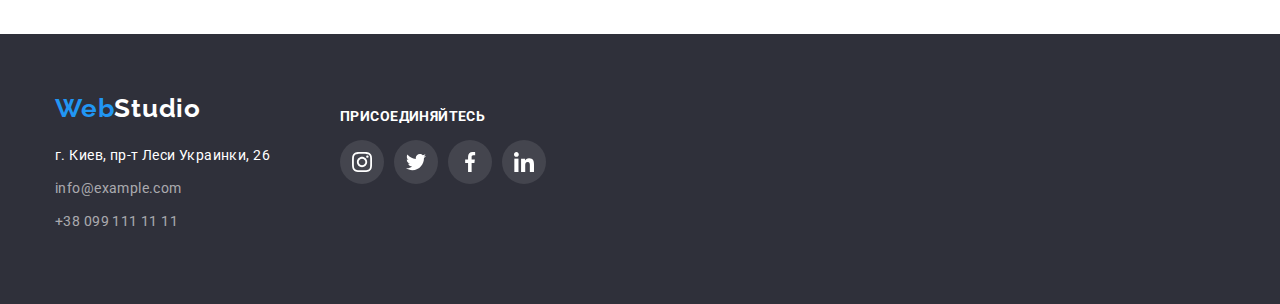
==== commit b6c26ab6: "Внес правки" ====
--- a/portfolio.html
+++ b/portfolio.html
@@ -25,12 +25,12 @@
             </ul>
             <ul class="portfolio-contact-nav list">
                 <li class="item">
-                    <a href="info@example.com" class="link"> <svg class="contact-icon">
+                    <a href="info@example.com" class="link"> <svg class="contact-icon" width="16" height="12">
                             <use href="./images/symbol-defs.svg#icon-envelope"></use>
                         </svg>info@example.com</a>
                 </li>
                 <li class="item">
-                    <a href="tel:+380991111111" class="link"><svg class="contact-icon">
+                    <a href="tel:+380991111111" class="link"><svg class="contact-icon" width="10" height="16">
                             <use href="./images/symbol-defs.svg#icon-Vector"></use>
                         </svg>+38 099 111 11 11</a>
                 </li>
--- a/css/styles.css
+++ b/css/styles.css
@@ -57,18 +57,6 @@
   padding-right: 15px;
 }
 /*-------------HEADER--------- */
-.contact-icon {
-  width: 16px;
-  height: 12px;
-  fill: #757575;
-  margin-right: 10px;
-  align-items: center;
-  justify-content: center;
-}
-.contact-icon:hover,
-.contact-icon:focus {
-  fill: var(--accent-color);
-}
 
 .page-header {
   background-color: var(--primary-white-color);
@@ -139,7 +127,13 @@
 .contact-nav .link:focus {
   color: var(--accent-color);
 }
-
+.contact-icon {
+  fill: #757575;
+  margin-right: 10px;
+  align-items: center;
+  justify-content: center;
+  fill: currentColor;
+}
 /*------------ HERO----------- */
 .hero {
   text-align: center;
@@ -315,7 +309,7 @@
   line-height: 1.18;
   text-align: center;
   letter-spacing: 0.03em;
-  margin-bottom: 30px;
+  margin-bottom: 16px;
 }
 .command-list-element {
   display: block;
@@ -412,6 +406,7 @@
 .client-link:hover .client-icon,
 .client-link:focus .client-icon {
   fill: var(--accent-color);
+  border: 1px solid #2196f3;
 }
 
 /* --------ФУТЕР---------- */
@@ -599,7 +594,8 @@
   background-color: var(--button-secondary-color);
 }
 
-.portfolio-button .button-portfolio.secondary:hover {
+.portfolio-button .button-portfolio.secondary:hover,
+.portfolio-button .button-portfolio.secondary:focus {
   background-color: var(--accent-color);
   color: var(--button-secondary-color);
   box-shadow: 0px 3px 1px rgba(0, 0, 0, 0.1), 0px 1px 2px rgba(0, 0, 0, 0.08),
